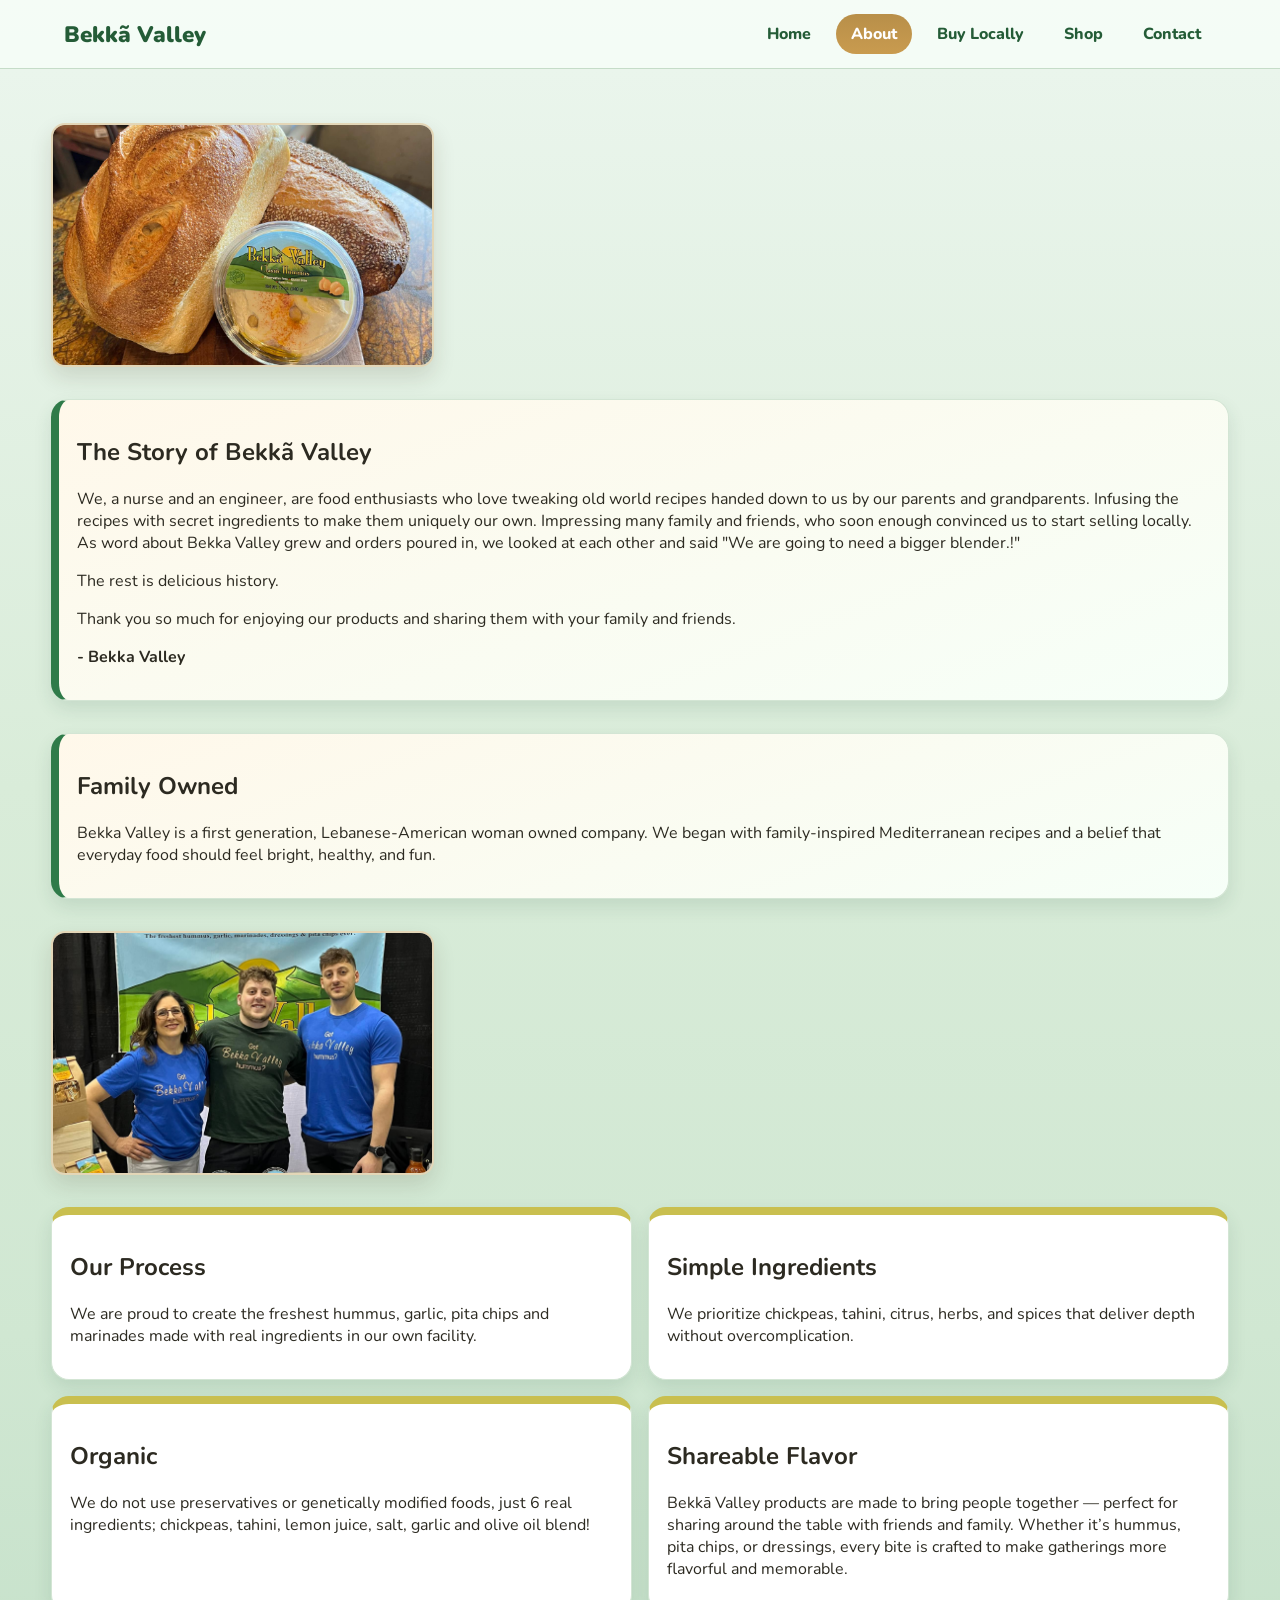
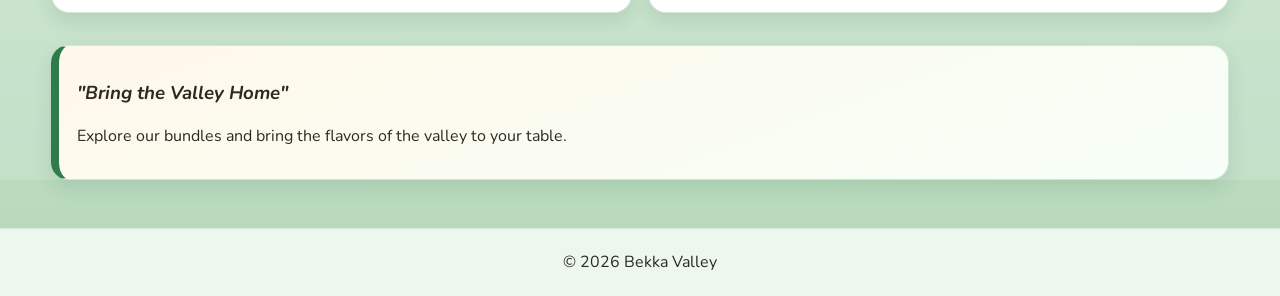
==== Website V13/bekkavalley-codex-review-website-at-bekka-valley/about.html @ 1206ac98 "Add files via upload" ====
<!doctype html>
<html lang="en">
  <head>
    <meta charset="UTF-8" />
    <meta name="viewport" content="width=device-width, initial-scale=1.0" />
    <title>Bekka Valley | About</title>
    <link rel="preconnect" href="https://fonts.googleapis.com" />
    <link rel="preconnect" href="https://fonts.gstatic.com" crossorigin />
    <link href="https://fonts.googleapis.com/css2?family=Nunito:wght@400;700;800;900&display=swap" rel="stylesheet" />
    <link rel="stylesheet" href="styles.css" />
  </head>
  <body>
    <header class="site-header">
      <a class="logo" href="index.html">Bekkã Valley</a>
      <button class="menu-toggle" aria-label="Toggle navigation">☰</button>
      <nav>
        <a href="index.html">Home</a>
        <a href="about.html" class="active">About</a>
        <a href="products.html">Buy Locally</a>
        <a href="shop.html">Shop</a>
        <a href="contact.html">Contact</a>
      </nav>
    </header>

    <main class="about-page">
      <br>

      <section class="block">
        <h2 class="block-title"></h2>
        <div class="gallery-grid">
          <figure class="gallery-item"><img src="Shop images\IG_screenshot_1.png" alt="Team members preparing food together" loading="lazy" /></figure>
        </div>
      </section>

      <section class="block">
        <article class="card about-story-card">
          <h2>The Story of Bekkã Valley</h2>
          <p>We, a nurse and an engineer, are food enthusiasts who love tweaking old world recipes handed down to us by our parents and grandparents. Infusing the recipes with secret ingredients to make them uniquely our own. Impressing many family and friends, who soon enough convinced us to start selling locally. As word about Bekka Valley grew and orders poured in, we looked at each other and said "We are going to need a bigger blender.!"</p>
          <p>The rest is delicious history.</p>
          <p>Thank you so much for enjoying our products and sharing them with your family and friends.</p>
          <p><strong>- Bekka Valley</strong></p>
        </article>
      </section>

      <section class="block">
        <article class="card about-story-card">
          <p class="eyebrow"></p>
          <h2>Family Owned</h2>
          <p>Bekka Valley is a first generation, Lebanese-American woman owned company. We began with family-inspired Mediterranean recipes and a belief that everyday food should feel bright, healthy, and fun.</p>
        </article>
      </section>

            <section class="block">
        <h2 class="block-title"></h2>
        <div class="gallery-grid">
          <figure class="gallery-item"><img src="Shop images\team.jpg" alt="Team members preparing food together" loading="lazy" /></figure>
        </div>
      </section>

      <section class="block">
        <div class="grid two">
          <article class="card about-highlight-card"><h2>Our Process</h2><p>We are proud to create the freshest hummus, garlic, pita chips and marinades made with real ingredients in our own facility.</p></article>
          <article class="card about-highlight-card"><h2>Simple Ingredients</h2><p>We prioritize chickpeas, tahini, citrus, herbs, and spices that deliver depth without overcomplication.</p></article>
          <article class="card about-highlight-card"><h2>Organic</h2><p>We do not use preservatives or genetically modified foods, just 6 real ingredients; chickpeas, tahini, lemon juice, salt, garlic and olive oil blend!</p></article>
          <article class="card about-highlight-card"><h2>Shareable Flavor</h2><p>Bekkā Valley products are made to bring people together — perfect for sharing around the table with friends and family. Whether it’s hummus, pita chips, or dressings, every bite is crafted to make gatherings more flavorful and memorable.</p></article>
        </div>
      </section>

      <section class="block">
        <article class="card about-story-card">
          <p class="eyebrow"></p>
          <h3><i>"Bring the Valley Home"</i></h3>
          <p>Explore our bundles and bring the flavors of the valley to your table.</p>
        </article>
      </section>
    </main>



    <footer class="site-footer">© <span id="year"></span> Bekka Valley</footer>
    <script src="app.js"></script>
  </body>
</html>
---- Website V13/bekkavalley-codex-review-website-at-bekka-valley/styles.css ----
:root {
  --ink: #2c2a21;
  --mustard: #c9bf4f;
  --mustard-dark: #a6a235;
  --green: #2f7b49;
  --green-dark: #245c37;
  --soft-mustard: #f3e3bf;
  --soft-green: #dff2e6;
  --white: #ffffff;
  --line: #d8e7d9;
  --shadow: 0 10px 24px rgba(34, 78, 53, 0.15);
}

* { box-sizing: border-box; }
html, body {
  margin: 0;
  padding: 0;
  font-family: "Nunito", system-ui, sans-serif;
  color: var(--ink);
  background: linear-gradient(180deg, #e8f5eb 0%, #d8ecd8 35%, #c6e2c6 68%, #b7d9bc 100%);
}

a { text-decoration: none; color: inherit; }

.site-header {
  position: sticky;
  top: 0;
  z-index: 20;
  display: flex;
  align-items: center;
  justify-content: space-between;
  padding: 0.9rem min(5vw, 4rem);
  background: rgba(246, 252, 247, 0.92);
  border-bottom: 1px solid #c5dcc8;
}
.logo {
  font-weight: 900;
  color: var(--green-dark);
  font-size: 1.4rem;
}
.menu-toggle {
  display: none;
  border: 0;
  width: 42px;
  height: 42px;
  border-radius: 10px;
  background: var(--soft-mustard);
  color: var(--green-dark);
  font-size: 1.3rem;
}
nav { display: flex; gap: 0.6rem; }
nav a {
  font-weight: 800;
  padding: 0.55rem 0.95rem;
  border-radius: 999px;
  color: var(--green-dark);
}
nav a:hover,
nav a.active {
  background: linear-gradient(180deg, #b88f49 0%, #c99b4f 100%);
  color: var(--white);
}

main { min-height: calc(100vh - 150px); }



.home-hero-replica {
  width: min(1240px, 94vw);
  margin: 2.2rem auto 0;
  border-radius: 28px;
  overflow: hidden;
  position: relative;
  background: #f3f8f4;
  padding: 0.7rem;
  box-shadow: 0 12px 30px rgba(29, 76, 48, 0.2);
}

.home-hero-photo {
  width: 100%;
  min-height: 500px;
  display: block;
  object-fit: cover;
}


.hero {
  width: min(1240px, 94vw);
  margin: 2.2rem auto;
  padding: clamp(1.5rem, 4vw, 2.8rem);
  border-radius: 30px;
  background: linear-gradient(140deg, #f4e6c4 0%, #fff9ec 46%, #d8efdf 100%);
  box-shadow: var(--shadow);
  display: grid;
  grid-template-columns: 1.2fr 0.9fr;
  gap: 1.2rem;
}

.eyebrow {
  margin: 0;
  text-transform: uppercase;
  letter-spacing: 1px;
  font-weight: 900;
  color: var(--green);
}
h1 {
  margin: 0.4rem 0 0.9rem;
  font-size: clamp(2rem, 5vw, 3.6rem);
  line-height: 1.08;
}
.lead {
  font-size: 1.1rem;
  line-height: 1.6;
  max-width: 64ch;
}
.actions {
  margin-top: 1.1rem;
  display: flex;
  gap: 0.8rem;
  flex-wrap: wrap;
}

.btn {
  border: 0;
  border-radius: 999px;
  padding: 0.85rem 1.2rem;
  font-weight: 900;
  cursor: pointer;
}
.btn-primary {
  background: var(--green);
  color: var(--white);
}
.btn-secondary {
  background: #fffdf7;
  border: 2px solid #d7c7a0;
  color: var(--green-dark);
}

.hero-card {
  background: #ffffff;
  border: 3px solid var(--mustard);
  border-radius: 22px;
  padding: 1rem;
}

section.block {
  width: min(1180px, 92vw);
  margin: 2rem auto;
}

.block-title {
  margin-bottom: 0.9rem;
  font-size: clamp(1.45rem, 2.8vw, 2.1rem);
  color: var(--green-dark);
}

.home-categories-section {
  margin-top: 2.4rem;
}

.grid { display: grid; gap: 1rem; }
.grid.three { grid-template-columns: repeat(3, minmax(0, 1fr)); }
.grid.two { grid-template-columns: repeat(2, minmax(0, 1fr)); }

.card {
  background: #ffffff;
  border-radius: 18px;
  padding: 1rem 1.1rem;
  border: 1px solid #d3e5d4;
  box-shadow: 0 8px 18px rgba(35, 79, 54, 0.12);
}
.card.emphasis {
  border-top: 8px solid var(--mustard);
}


.product-detail-grid {
  align-items: stretch;
}
.product-detail-card h2 {
  margin-top: 0;
  color: var(--green-dark);
}
.product-detail-card p {
  line-height: 1.6;
}

.band {
  width: min(1240px, 94vw);
  margin: 2rem auto;
  border-radius: 22px;
  padding: 1.6rem;
  color: var(--white);
  text-align: center;
  background: linear-gradient(95deg, #2f7b49 0%, #4a8f61 60%, #c99b4f 100%);
}

.shop-layout {
  display: grid;
  grid-template-columns: 1.25fr 0.75fr;
  gap: 1rem;
}


.shop-categories-wrap {
  display: grid;
  gap: 1.4rem;
}

.shop-category-section {
  display: grid;
  gap: 0.8rem;
}

.shop-category-title {
  margin: 0;
  color: var(--green-dark);
  font-size: clamp(1.4rem, 2.4vw, 2rem);
}

.shop-category-grid {
  gap: 1rem;
}

.shop-product-image {
  width: 100%;
  height: 170px;
  object-fit: cover;
  border-radius: 12px;
  border: 1px solid #d7e5d7;
  margin-bottom: 0.7rem;
}
.cart-panel {
  position: sticky;
  top: 88px;
  align-self: start;
}
.total { font-size: 1.1rem; }
.helper { color: #6c6656; font-size: 0.92rem; }


.buy-local-layout {
  display: grid;
  grid-template-columns: repeat(3, minmax(0, 1fr));
  gap: 1rem;
}

.retailer-container {
  border-top: 7px solid var(--mustard);
  background: #ffffff;
}

.retailer-container h3 {
  margin-top: 0;
  margin-bottom: 0.8rem;
  color: var(--green-dark);
  font-size: 1.4rem;
  font-family: Georgia, "Times New Roman", serif;
}

.location-links {
  display: flex;
  flex-wrap: wrap;
  gap: 0.5rem;
}

.location-links a {
  display: inline-block;
  padding: 0.45rem 0.65rem;
  border-radius: 999px;
  font-size: 0.9rem;
  font-weight: 800;
  background: #f8efdc;
  color: var(--green-dark);
  border: 1px solid #e5d1a4;
}

.location-links a:hover {
  background: var(--green);
  color: #fff;
  border-color: var(--green);
}
.location-links img {
  width: 100%;
  height: 100%;
  object-fit: cover; /* This is the key property */
}

.map-wrap {
  border-radius: 14px;
  overflow: hidden;
  border: 2px solid #d3e5d4;
  box-shadow: var(--shadow);
}

.map-wrap iframe {
  width: 100%;
  height: 420px;
  border: 0;
  display: block;
}


.buy-header h1 {
  font-size: clamp(1.5rem, 3vw, 2.2rem);
  line-height: 1.3;
}
.buy-local-grid {
  background: linear-gradient(180deg, #b88f49 0%, #c99b4f 100%);
  border-radius: 8px;
  padding: 1rem;
  display: grid;
  grid-template-columns: repeat(5, minmax(0, 1fr));
  gap: 0.8rem;
}
.retailer-card {
  min-height: 185px;
  border-radius: 10px;
  padding: 0.9rem 0.8rem;
  color: #fff;
  text-align: center;
  border: 1px solid rgba(255, 255, 255, 0.25);
  background:
    radial-gradient(circle at 20% 14%, #f8d12f 0 17px, transparent 18px),
    linear-gradient(rgba(0, 0, 0, 0.33), rgba(0, 0, 0, 0.4)),
    linear-gradient(150deg, #48654e, #3e4248 60%, #4f4738);
  display: grid;
  align-content: center;
}
.retailer-card h3 {
  margin: 0 0 0.5rem;
  font-size: 1.9rem;
  font-family: Georgia, "Times New Roman", serif;
  line-height: 1.05;
}
.retailer-card p {
  margin: 0;
  font-size: 1.08rem;
  line-height: 1.25;
}


.about-page {
  background:
    linear-gradient(180deg, #eaf5ec 0%, #d9ecd9 42%, #d0e7d2 74%, #c4e0c9 100%);
}

.about-hero {
  background: linear-gradient(140deg, #f3e2bb 0%, #fffaf0 48%, #d7eddd 100%);
  border-radius: 22px;
  padding: 1.4rem;
  border: 1px solid #eadfca;
  text-align: center;
}

.about-hero h1 {
  margin: 0;
  color: var(--green-dark);
}

.about-story-card {
  border-left: 8px solid var(--green);
  background: linear-gradient(160deg, #fff8ea 0%, #f6fff8 100%);
}

.gallery-grid {
  display: grid;
  grid-template-columns: repeat(3, minmax(0, 1fr));
  gap: 0.9rem;
}

.gallery-item {
  margin: 0;
  border-radius: 14px;
  overflow: hidden;
  border: 2px solid #e3d6b7;
  box-shadow: 0 10px 22px rgba(58, 45, 19, 0.14);
  background: #f4f9f1;
}

.gallery-item img {
  width: 100%;
  height: 240px;
  object-fit: cover;
  display: block;
}

.about-highlight-card {
  border-top: 8px solid var(--mustard);
}

.site-footer {
  margin-top: 3rem;
  text-align: center;
  padding: 1.4rem;
  border-top: 1px solid var(--line);
  background: rgba(250, 255, 251, 0.8);
}

@media (max-width: 1200px) {
  .buy-local-grid { grid-template-columns: repeat(4, minmax(0, 1fr)); }
}

@media (max-width: 980px) {
  .hero,
  .grid.three,
  .grid.two,
  .shop-layout,
  .buy-local-grid,
  .buy-local-layout,
  .gallery-grid {
    grid-template-columns: 1fr;
  }

  .home-hero-photo {
    min-height: 360px;
  }

  .home-categories-section {
    margin-top: 1.6rem;
  }

  .gallery-item img {
    height: 220px;
  }

  nav {
    display: none;
    position: absolute;
    left: 0;
    right: 0;
    top: 62px;
    flex-direction: column;
    background: rgba(250, 255, 251, 0.96);
    border-bottom: 1px solid #c5dcc8;
    padding: 0.8rem 5vw;
  }
  nav.open { display: flex; }
  .menu-toggle { display: inline-block; }
  .cart-panel { position: static; }
}
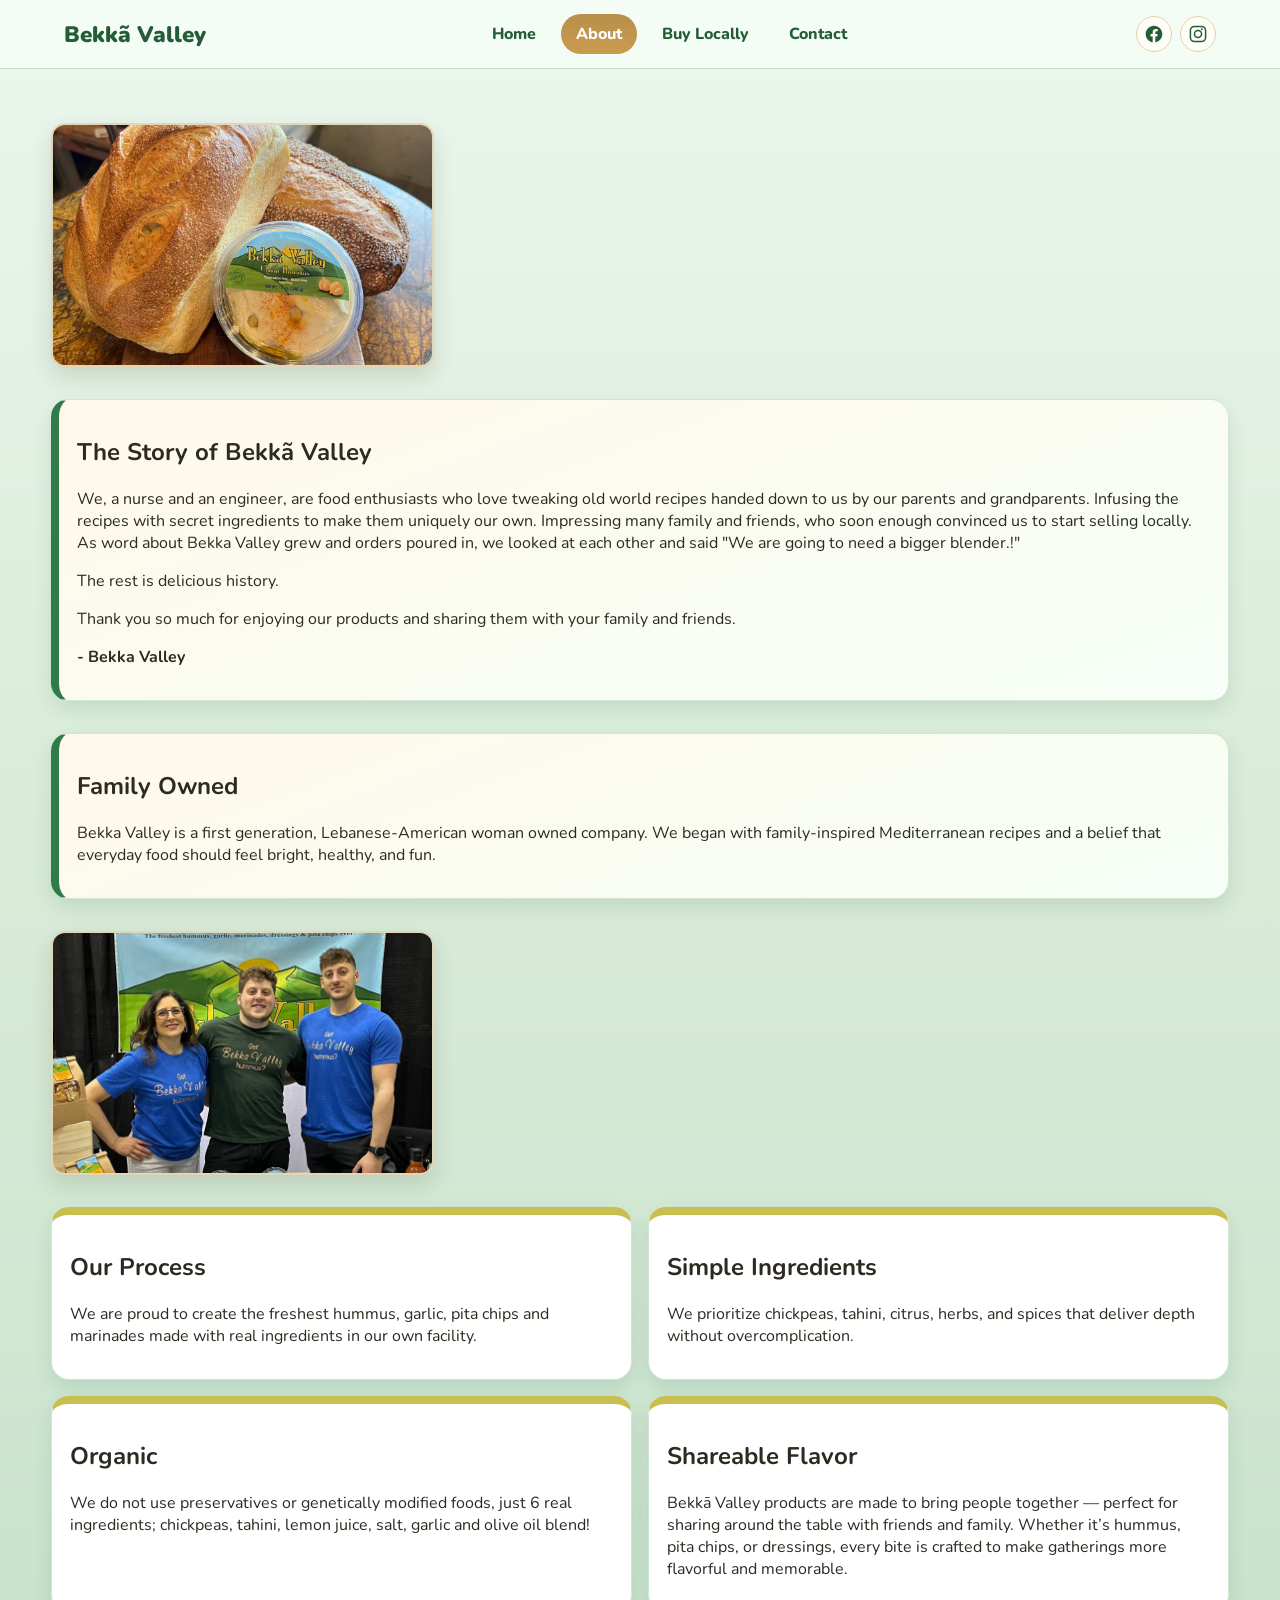
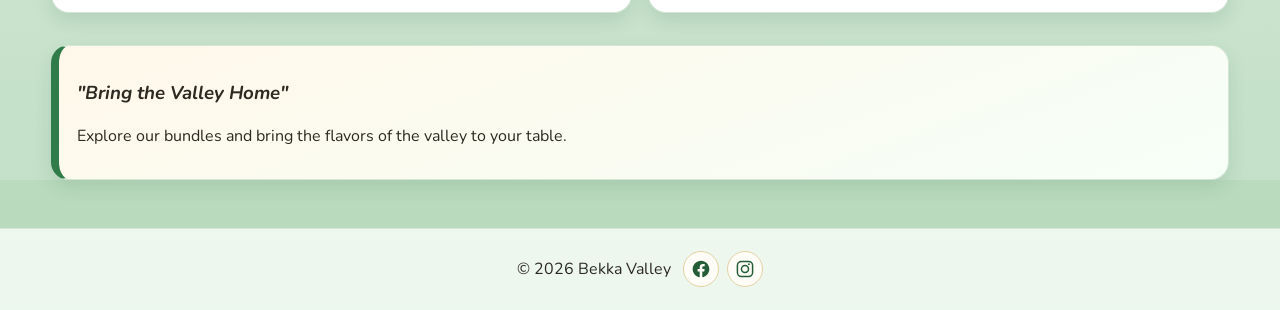
==== commit 2b9c1641: "Hide shop nav and add sitewide social media links" ====
--- a/Website V13/bekkavalley-codex-review-website-at-bekka-valley/about.html
+++ b/Website V13/bekkavalley-codex-review-website-at-bekka-valley/about.html
@@ -17,9 +17,16 @@
         <a href="index.html">Home</a>
         <a href="about.html" class="active">About</a>
         <a href="products.html">Buy Locally</a>
-        <a href="shop.html">Shop</a>
         <a href="contact.html">Contact</a>
       </nav>
+      <div class="social-links header-social" aria-label="Social media links">
+        <a class="social-link" href="https://www.facebook.com/bekkavalley" target="_blank" rel="noopener noreferrer" aria-label="Follow Bekka Valley on Facebook">
+          <svg viewBox="0 0 24 24" aria-hidden="true"><path d="M22 12.073C22 6.503 17.523 2 12 2S2 6.503 2 12.073c0 5.032 3.657 9.203 8.438 9.94v-7.03H7.898v-2.91h2.54V9.845c0-2.517 1.492-3.91 3.777-3.91 1.094 0 2.238.196 2.238.196v2.47h-1.26c-1.243 0-1.63.775-1.63 1.57v1.903h2.773l-.443 2.91h-2.33V22c4.78-.737 8.437-4.908 8.437-9.927z"/></svg>
+        </a>
+        <a class="social-link" href="https://www.instagram.com/bekkavalley/" target="_blank" rel="noopener noreferrer" aria-label="Follow Bekka Valley on Instagram">
+          <svg viewBox="0 0 24 24" aria-hidden="true"><path d="M7.75 2h8.5A5.75 5.75 0 0 1 22 7.75v8.5A5.75 5.75 0 0 1 16.25 22h-8.5A5.75 5.75 0 0 1 2 16.25v-8.5A5.75 5.75 0 0 1 7.75 2zm0 1.8A3.95 3.95 0 0 0 3.8 7.75v8.5a3.95 3.95 0 0 0 3.95 3.95h8.5a3.95 3.95 0 0 0 3.95-3.95v-8.5a3.95 3.95 0 0 0-3.95-3.95h-8.5zm8.95 1.35a1.1 1.1 0 1 1 0 2.2 1.1 1.1 0 0 1 0-2.2zM12 6.86A5.14 5.14 0 1 1 6.86 12 5.15 5.15 0 0 1 12 6.86zm0 1.8A3.34 3.34 0 1 0 15.34 12 3.34 3.34 0 0 0 12 8.66z"/></svg>
+        </a>
+      </div>
     </header>
 
     <main class="about-page">
@@ -77,7 +84,17 @@
 
 
 
-    <footer class="site-footer">© <span id="year"></span> Bekka Valley</footer>
+    <footer class="site-footer">
+      <p>© <span id="year"></span> Bekka Valley</p>
+      <div class="social-links footer-social" aria-label="Social media links">
+        <a class="social-link" href="https://www.facebook.com/bekkavalley" target="_blank" rel="noopener noreferrer" aria-label="Follow Bekka Valley on Facebook">
+          <svg viewBox="0 0 24 24" aria-hidden="true"><path d="M22 12.073C22 6.503 17.523 2 12 2S2 6.503 2 12.073c0 5.032 3.657 9.203 8.438 9.94v-7.03H7.898v-2.91h2.54V9.845c0-2.517 1.492-3.91 3.777-3.91 1.094 0 2.238.196 2.238.196v2.47h-1.26c-1.243 0-1.63.775-1.63 1.57v1.903h2.773l-.443 2.91h-2.33V22c4.78-.737 8.437-4.908 8.437-9.927z"/></svg>
+        </a>
+        <a class="social-link" href="https://www.instagram.com/bekkavalley/" target="_blank" rel="noopener noreferrer" aria-label="Follow Bekka Valley on Instagram">
+          <svg viewBox="0 0 24 24" aria-hidden="true"><path d="M7.75 2h8.5A5.75 5.75 0 0 1 22 7.75v8.5A5.75 5.75 0 0 1 16.25 22h-8.5A5.75 5.75 0 0 1 2 16.25v-8.5A5.75 5.75 0 0 1 7.75 2zm0 1.8A3.95 3.95 0 0 0 3.8 7.75v8.5a3.95 3.95 0 0 0 3.95 3.95h8.5a3.95 3.95 0 0 0 3.95-3.95v-8.5a3.95 3.95 0 0 0-3.95-3.95h-8.5zm8.95 1.35a1.1 1.1 0 1 1 0 2.2 1.1 1.1 0 0 1 0-2.2zM12 6.86A5.14 5.14 0 1 1 6.86 12 5.15 5.15 0 0 1 12 6.86zm0 1.8A3.34 3.34 0 1 0 15.34 12 3.34 3.34 0 0 0 12 8.66z"/></svg>
+        </a>
+      </div>
+    </footer>
     <script src="app.js"></script>
   </body>
 </html>
--- a/Website V13/bekkavalley-codex-review-website-at-bekka-valley/styles.css
+++ b/Website V13/bekkavalley-codex-review-website-at-bekka-valley/styles.css
@@ -28,6 +28,7 @@
   z-index: 20;
   display: flex;
   align-items: center;
+  gap: 0.7rem;
   justify-content: space-between;
   padding: 0.9rem min(5vw, 4rem);
   background: rgba(246, 252, 247, 0.92);
@@ -59,6 +60,55 @@
 nav a.active {
   background: linear-gradient(180deg, #b88f49 0%, #c99b4f 100%);
   color: var(--white);
+}
+
+.social-links {
+  display: flex;
+  align-items: center;
+  gap: 0.5rem;
+}
+
+.header-social {
+  margin-left: 0.2rem;
+}
+
+.social-link {
+  width: 36px;
+  height: 36px;
+  border-radius: 999px;
+  display: inline-flex;
+  align-items: center;
+  justify-content: center;
+  background: #fffdf7;
+  border: 1px solid #e5d1a4;
+  color: var(--green-dark);
+  transition: transform 0.15s ease, background 0.15s ease, color 0.15s ease;
+}
+
+.social-link:hover {
+  transform: translateY(-1px);
+  background: var(--green);
+  color: var(--white);
+}
+
+.social-link svg {
+  width: 20px;
+  height: 20px;
+  fill: currentColor;
+}
+
+.contact-social {
+  margin-top: 0.4rem;
+  flex-wrap: wrap;
+}
+
+.contact-social .social-link {
+  width: auto;
+  min-height: 40px;
+  border-radius: 999px;
+  padding: 0.4rem 0.8rem;
+  gap: 0.45rem;
+  font-weight: 700;
 }
 
 main { min-height: calc(100vh - 150px); }
@@ -182,8 +232,74 @@
   margin-top: 0;
   color: var(--green-dark);
 }
+.product-detail-card {
+  display: flex;
+  flex-direction: column;
+  gap: 0.8rem;
+}
 .product-detail-card p {
   line-height: 1.6;
+}
+
+.flavor-dropdown {
+  margin-top: auto;
+  border: 1px solid #d3e5d4;
+  border-radius: 12px;
+  background: #f7fcf8;
+}
+
+.flavor-dropdown > summary {
+  cursor: pointer;
+  padding: 0.75rem 0.9rem;
+  font-weight: 800;
+  color: var(--green-dark);
+}
+
+.flavor-dropdown[open] > summary {
+  border-bottom: 1px solid #d3e5d4;
+}
+
+.flavor-list {
+  display: grid;
+  gap: 0.6rem;
+  padding: 0.7rem;
+}
+
+.flavor-item {
+  border: 1px solid #d3e5d4;
+  border-radius: 10px;
+  background: #fff;
+}
+
+.flavor-item > summary {
+  list-style: none;
+  cursor: pointer;
+  display: grid;
+  grid-template-columns: 64px 1fr;
+  gap: 0.75rem;
+  align-items: center;
+  padding: 0.55rem;
+  font-weight: 700;
+  color: var(--green-dark);
+}
+
+.flavor-item > summary::-webkit-details-marker {
+  display: none;
+}
+
+.flavor-item img {
+  width: 64px;
+  height: 64px;
+  border-radius: 8px;
+  object-fit: cover;
+  border: 1px solid #d3e5d4;
+}
+
+.flavor-item p {
+  margin: 0;
+  padding: 0 0.75rem 0.65rem;
+  font-size: 0.95rem;
+  line-height: 1.45;
 }
 
 .band {
@@ -386,16 +502,46 @@
   display: block;
 }
 
+.homepage-hero-section {
+  margin-top: 1.4rem;
+}
+
+.homepage-hero-grid {
+  grid-template-columns: 1fr;
+}
+
+.homepage-hero-item {
+  border-radius: 24px;
+  border: 2px solid #e3d6b7;
+  background: #f4f9f1;
+}
+
+.homepage-hero-image {
+  width: 100%;
+  height: clamp(280px, 50vw, 620px);
+  display: block;
+  object-fit: cover;
+  object-position: center;
+}
+
+
 .about-highlight-card {
   border-top: 8px solid var(--mustard);
 }
 
 .site-footer {
   margin-top: 3rem;
-  text-align: center;
+  display: flex;
+  align-items: center;
+  justify-content: center;
+  gap: 0.8rem;
   padding: 1.4rem;
   border-top: 1px solid var(--line);
   background: rgba(250, 255, 251, 0.8);
+}
+
+.site-footer p {
+  margin: 0;
 }
 
 @media (max-width: 1200px) {
@@ -423,6 +569,10 @@
 
   .gallery-item img {
     height: 220px;
+  }
+
+  .homepage-hero-image {
+    height: clamp(220px, 56vw, 420px);
   }
 
   nav {
@@ -438,5 +588,14 @@
   }
   nav.open { display: flex; }
   .menu-toggle { display: inline-block; }
+  .site-header {
+    flex-wrap: wrap;
+  }
+  .header-social {
+    margin-left: auto;
+  }
+  .site-footer {
+    flex-direction: column;
+  }
   .cart-panel { position: static; }
 }
